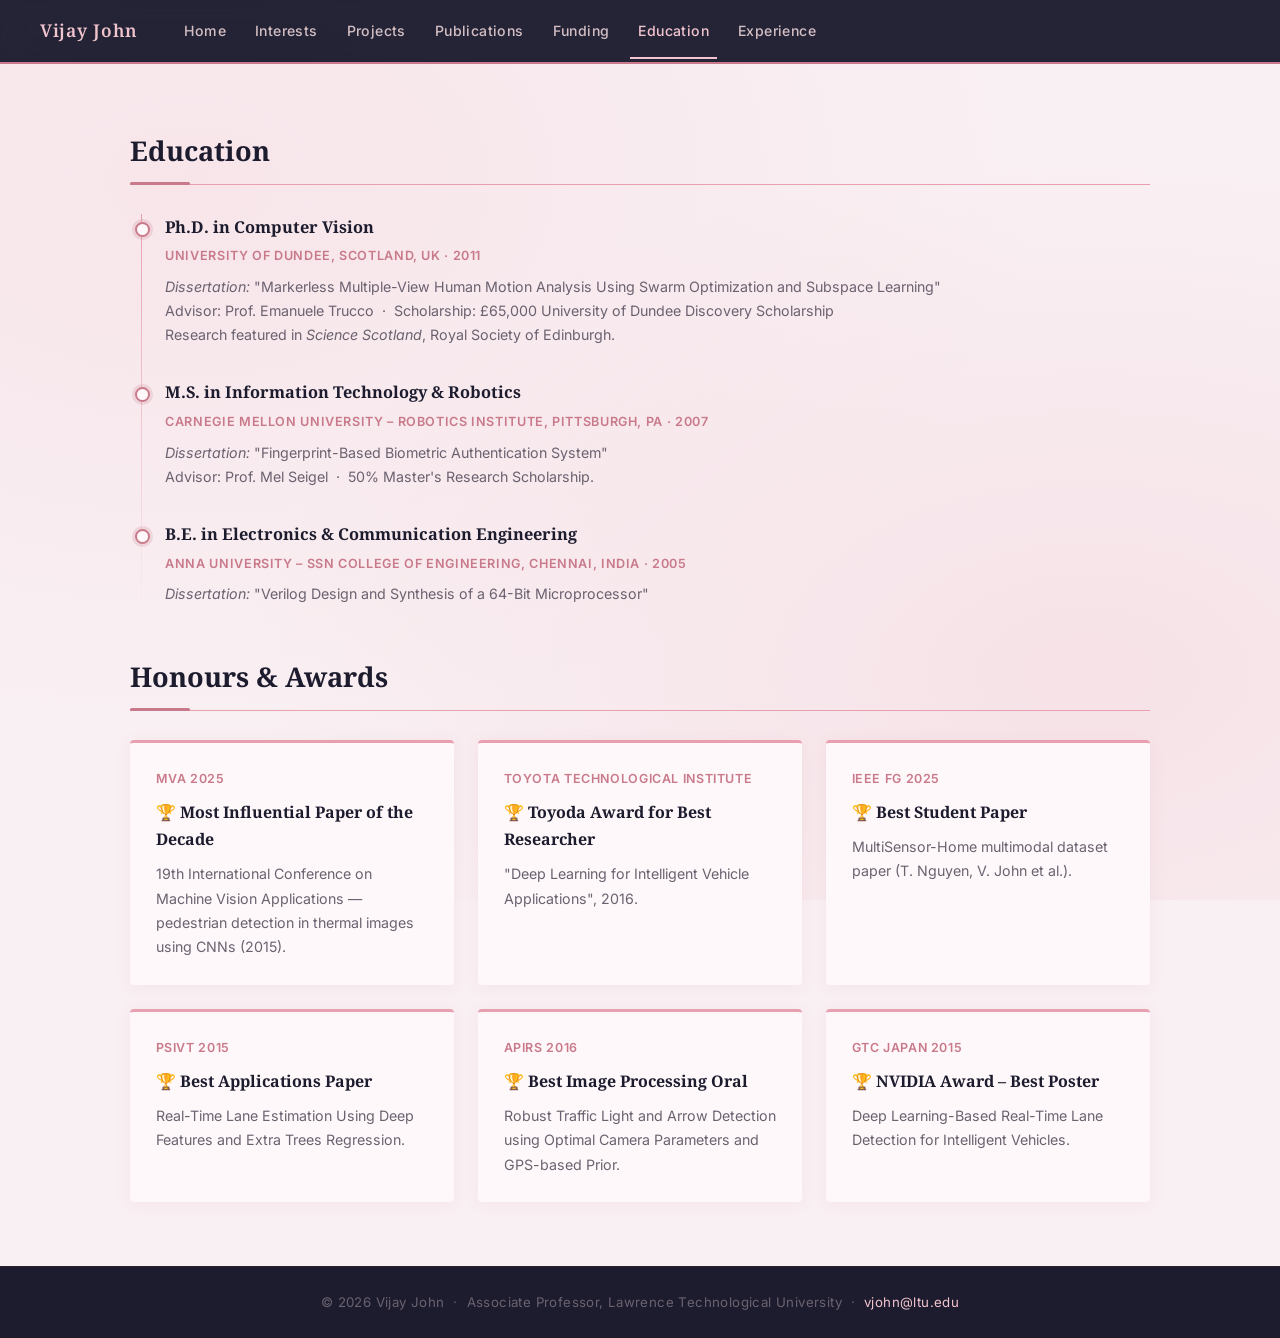
==== education.html @ f73c9e09 "Add files via upload" ====
<!DOCTYPE html>
<html lang="en">
<head>
  <meta charset="UTF-8"/><meta name="viewport" content="width=device-width,initial-scale=1.0"/>
  <title>Education – Vijay John</title>
  <link rel="stylesheet" href="style.css"/>
</head>
<body>
  <nav>
    <span class="brand">Vijay John</span>
      <a href="index.html" class="">Home</a>
      <a href="interests.html" class="">Interests</a>
      <a href="projects.html" class="">Projects</a>
      <a href="publications.html" class="">Publications</a>
      <a href="funding.html" class="">Funding</a>
      <a href="education.html" class="active">Education</a>
      <a href="experience.html" class="">Experience</a>
  </nav>

  <div class="section">
    <h2>Education</h2>
    <div class="timeline">
      <div class="tl-item">
        <h3>Ph.D. in Computer Vision</h3>
        <div class="tl-meta">University of Dundee, Scotland, UK · 2011</div>
        <p><em>Dissertation:</em> "Markerless Multiple-View Human Motion Analysis Using Swarm Optimization and Subspace Learning"<br/>
        Advisor: Prof. Emanuele Trucco &nbsp;·&nbsp; Scholarship: £65,000 University of Dundee Discovery Scholarship<br/>
        Research featured in <em>Science Scotland</em>, Royal Society of Edinburgh.</p>
      </div>
      <div class="tl-item">
        <h3>M.S. in Information Technology &amp; Robotics</h3>
        <div class="tl-meta">Carnegie Mellon University – Robotics Institute, Pittsburgh, PA · 2007</div>
        <p><em>Dissertation:</em> "Fingerprint-Based Biometric Authentication System"<br/>
        Advisor: Prof. Mel Seigel &nbsp;·&nbsp; 50% Master's Research Scholarship.</p>
      </div>
      <div class="tl-item">
        <h3>B.E. in Electronics &amp; Communication Engineering</h3>
        <div class="tl-meta">Anna University – SSN College of Engineering, Chennai, India · 2005</div>
        <p><em>Dissertation:</em> "Verilog Design and Synthesis of a 64-Bit Microprocessor"</p>
      </div>
    </div>

    <h2 style="margin-top:3rem">Honours &amp; Awards</h2>
    <div class="card-grid">
      <div class="card"><div class="meta">MVA 2025</div><h3>🏆 Most Influential Paper of the Decade</h3><p>19th International Conference on Machine Vision Applications — pedestrian detection in thermal images using CNNs (2015).</p></div>
      <div class="card"><div class="meta">Toyota Technological Institute</div><h3>🏆 Toyoda Award for Best Researcher</h3><p>"Deep Learning for Intelligent Vehicle Applications", 2016.</p></div>
      <div class="card"><div class="meta">IEEE FG 2025</div><h3>🏆 Best Student Paper</h3><p>MultiSensor-Home multimodal dataset paper (T. Nguyen, V. John et al.).</p></div>
      <div class="card"><div class="meta">PSIVT 2015</div><h3>🏆 Best Applications Paper</h3><p>Real-Time Lane Estimation Using Deep Features and Extra Trees Regression.</p></div>
      <div class="card"><div class="meta">APIRS 2016</div><h3>🏆 Best Image Processing Oral</h3><p>Robust Traffic Light and Arrow Detection using Optimal Camera Parameters and GPS-based Prior.</p></div>
      <div class="card"><div class="meta">GTC Japan 2015</div><h3>🏆 NVIDIA Award – Best Poster</h3><p>Deep Learning-Based Real-Time Lane Detection for Intelligent Vehicles.</p></div>
    </div>
  </div>
  <footer>
    &copy; 2026 Vijay John &nbsp;&middot;&nbsp; Associate Professor, Lawrence Technological University
    &nbsp;&middot;&nbsp; <a href="mailto:vjohn@ltu.edu">vjohn@ltu.edu</a>
  </footer>
</body>
</html>
---- style.css ----
/* style.css — Sakura-inspired elegant theme */
@import url('https://fonts.googleapis.com/css2?family=Noto+Serif:ital,wght@0,400;0,600;1,400&family=Inter:wght@300;400;500;600&display=swap');

:root {
  --ink:        #1c1c2e;
  --sakura-1:   #f2c4ce;   /* soft petal pink */
  --sakura-2:   #e8a0b0;   /* deeper petal    */
  --sakura-3:   #c97a8a;   /* dark petal      */
  --mist:       #f9f0f3;   /* misty background */
  --parchment:  #fff8fa;   /* card background  */
  --stone:      #6b6270;   /* muted text       */
  --gold:       #b5804a;   /* accent gold      */
  --white:      #ffffff;
}

* { margin: 0; padding: 0; box-sizing: border-box; }

body {
  font-family: 'Inter', sans-serif;
  background: var(--mist);
  color: var(--ink);
  line-height: 1.7;
}

/* ── subtle washi-paper texture via gradient ── */
body::before {
  content: '';
  position: fixed; inset: 0; z-index: -1;
  background:
    radial-gradient(ellipse at 15% 20%, rgba(242,196,206,.25) 0%, transparent 55%),
    radial-gradient(ellipse at 85% 75%, rgba(232,160,176,.18) 0%, transparent 55%),
    var(--mist);
}

/* ══ NAV ══════════════════════════════════════════════════════════ */
nav {
  background: rgba(28, 28, 46, 0.96);
  backdrop-filter: blur(10px);
  position: sticky; top: 0; z-index: 100;
  display: flex; align-items: center; flex-wrap: wrap;
  padding: 0 2.5rem;
  border-bottom: 2px solid var(--sakura-3);
}
nav .brand {
  color: var(--sakura-1);
  font-family: 'Noto Serif', serif;
  font-size: 1.1rem; font-weight: 600;
  padding: 1rem 2rem 1rem 0;
  letter-spacing: .04em;
}
nav a {
  color: #d4bfc4;
  text-decoration: none;
  padding: 1rem .9rem;
  font-size: .88rem;
  font-weight: 500;
  letter-spacing: .03em;
  transition: color .25s;
  position: relative;
}
nav a::after {
  content: '';
  position: absolute; bottom: 0; left: 50%; right: 50%;
  height: 2px; background: var(--sakura-1);
  transition: left .25s, right .25s;
}
nav a:hover::after, nav a.active::after { left: .4rem; right: .4rem; }
nav a:hover, nav a.active { color: var(--sakura-1); }

/* ══ HERO ════════════════════════════════════════════════════════= */
.hero {
  background: linear-gradient(135deg, var(--ink) 45%, #3a1f2b 100%);
  color: var(--white);
  padding: 5rem 3rem 4rem;
  display: flex; align-items: center; gap: 3.5rem; flex-wrap: wrap;
  position: relative; overflow: hidden;
}
/* subtle horizontal brush stroke decoration */
.hero::after {
  content: '';
  position: absolute; bottom: 0; left: 0; right: 0;
  height: 4px;
  background: linear-gradient(90deg, transparent, var(--sakura-2), var(--sakura-3), var(--sakura-2), transparent);
}
.hero img {
  width: 180px; height: 180px; border-radius: 50%;
  border: 3px solid var(--sakura-2);
  box-shadow: 0 0 0 6px rgba(242,196,206,.2), 0 8px 32px rgba(0,0,0,.4);
  object-fit: cover; flex-shrink: 0;
}
.hero-text h1 {
  font-family: 'Noto Serif', serif;
  font-size: 2.6rem; font-weight: 600;
  letter-spacing: .02em; margin-bottom: .3rem;
}
.hero-text .title {
  font-size: 1rem; color: var(--sakura-1);
  font-weight: 400; letter-spacing: .05em;
  margin-bottom: .9rem;
}
.hero-text p {
  font-size: .95rem; max-width: 600px;
  color: #c9b8be; line-height: 1.75;
}
.hero-links { margin-top: 1.3rem; display: flex; gap: .8rem; flex-wrap: wrap; }

.btn {
  display: inline-block; padding: .55rem 1.4rem;
  border-radius: 3px; font-size: .86rem;
  font-weight: 600; letter-spacing: .04em;
  text-decoration: none; transition: all .2s;
}
.btn-primary { background: var(--sakura-3); color: #fff; }
.btn-outline  { border: 1.5px solid var(--sakura-1); color: var(--sakura-1); }
.btn:hover { opacity: .85; transform: translateY(-2px); box-shadow: 0 4px 14px rgba(0,0,0,.2); }

/* ══ SECTION ═══════════════════════════════════════════════════════ */
.section { padding: 4rem 2.5rem; max-width: 1100px; margin: 0 auto; }

.section h2 {
  font-family: 'Noto Serif', serif;
  font-size: 1.7rem; color: var(--ink);
  margin-bottom: 1.8rem;
  padding-bottom: .6rem;
  border-bottom: 1px solid var(--sakura-2);
  position: relative;
}
.section h2::after {
  content: '';
  position: absolute; bottom: -1px; left: 0;
  width: 60px; height: 3px;
  background: var(--sakura-3);
  border-radius: 2px;
}

/* ══ CARDS ══════════════════════════════════════════════════════════ */
.card-grid { display: grid; grid-template-columns: repeat(auto-fill, minmax(290px,1fr)); gap: 1.5rem; }

.card {
  background: var(--parchment);
  border-radius: 4px;
  padding: 1.6rem;
  box-shadow: 0 2px 16px rgba(180,100,120,.08);
  border-top: 3px solid var(--sakura-2);
  transition: transform .25s, box-shadow .25s;
}
.card:hover {
  transform: translateY(-5px);
  box-shadow: 0 8px 28px rgba(180,100,120,.15);
  border-top-color: var(--sakura-3);
}
.card h3 {
  font-family: 'Noto Serif', serif;
  color: var(--ink); font-size: 1rem;
  margin-bottom: .55rem;
}
.card .meta {
  font-size: .78rem; color: var(--sakura-3);
  font-weight: 600; letter-spacing: .05em;
  text-transform: uppercase; margin-bottom: .6rem;
}
.card p, .card ul { font-size: .89rem; color: var(--stone); line-height: 1.7; }
.card ul { padding-left: 1.2rem; }
.card ul li { margin-bottom: .35rem; }

.tag {
  display: inline-block;
  background: rgba(201,122,138,.1);
  color: var(--sakura-3);
  font-size: .73rem; font-weight: 600;
  padding: .2rem .7rem; border-radius: 2px;
  margin: .25rem .2rem 0 0; letter-spacing: .03em;
}

/* ══ TIMELINE ═══════════════════════════════════════════════════════ */
.timeline { position: relative; padding-left: 2.2rem; }
.timeline::before {
  content: ''; position: absolute; left: .7rem; top: 0; bottom: 0;
  width: 1px; background: linear-gradient(to bottom, var(--sakura-2), transparent);
}
.tl-item { position: relative; margin-bottom: 2rem; }
.tl-item::before {
  content: ''; position: absolute; left: -1.9rem; top: .5rem;
  width: 11px; height: 11px; border-radius: 50%;
  background: var(--parchment);
  border: 2px solid var(--sakura-3);
  box-shadow: 0 0 0 3px rgba(201,122,138,.2);
}
.tl-item h3 {
  font-family: 'Noto Serif', serif;
  font-size: 1.02rem; color: var(--ink);
}
.tl-item .tl-meta {
  font-size: .79rem; color: var(--sakura-3);
  font-weight: 600; letter-spacing: .05em;
  text-transform: uppercase; margin: .25rem 0 .5rem;
}
.tl-item p { font-size: .89rem; color: var(--stone); line-height: 1.7; }

/* ══ PUBLICATION LIST ═══════════════════════════════════════════════ */
.pub-list { list-style: none; }
.pub-list li {
  background: var(--parchment);
  border-radius: 3px;
  padding: 1.1rem 1.4rem 1.1rem 1.6rem;
  margin-bottom: 1rem;
  box-shadow: 0 1px 8px rgba(180,100,120,.07);
  border-left: 3px solid var(--sakura-2);
  font-size: .89rem; line-height: 1.7;
  transition: border-color .2s;
}
.pub-list li:hover { border-left-color: var(--sakura-3); }
.pub-list li .venue { font-style: italic; color: #888; }
.pub-list li .award { color: var(--gold); font-weight: 700; font-size: .8rem; }

/* ══ INTERESTS ══════════════════════════════════════════════════════ */
.interest-grid { display: grid; grid-template-columns: repeat(auto-fill, minmax(230px,1fr)); gap: 1.4rem; }
.interest-card {
  background: var(--parchment); border-radius: 4px;
  padding: 1.6rem 1.4rem;
  box-shadow: 0 2px 12px rgba(180,100,120,.08);
  text-align: center;
  border-bottom: 2px solid var(--sakura-1);
  transition: border-color .2s, transform .2s;
}
.interest-card:hover { border-bottom-color: var(--sakura-3); transform: translateY(-3px); }
.interest-card .icon { font-size: 2rem; margin-bottom: .7rem; }
.interest-card h3 { font-family: 'Noto Serif', serif; color: var(--ink); font-size: .97rem; margin-bottom: .45rem; }
.interest-card p  { font-size: .85rem; color: var(--stone); line-height: 1.6; }

/* ══ COLLAB CTA ══════════════════════════════════════════════════════ */
.collab-box {
  background: linear-gradient(135deg, var(--ink) 0%, #3a1f2b 100%);
  color: var(--white); border-radius: 4px;
  padding: 3rem 2.5rem; text-align: center; margin-top: 2.5rem;
  position: relative; overflow: hidden;
}
.collab-box::before {
  content: '';
  position: absolute; top: 0; left: 0; right: 0;
  height: 3px;
  background: linear-gradient(90deg, transparent, var(--sakura-1), var(--sakura-3), var(--sakura-1), transparent);
}
.collab-box h2 {
  border: none; color: var(--white);
  font-size: 1.6rem; margin-bottom: .7rem;
}
.collab-box h2::after { display: none; }
.collab-box p { color: #d4bfc4; margin-bottom: 1.4rem; font-size: .97rem; }

/* ══ FOOTER ══════════════════════════════════════════════════════════ */
footer {
  background: var(--ink);
  color: var(--stone);
  text-align: center;
  padding: 1.5rem;
  font-size: .83rem;
  border-top: 1px solid #2e1f28;
  letter-spacing: .03em;
}
footer a { color: var(--sakura-1); text-decoration: none; }

/* ══ RESPONSIVE ══════════════════════════════════════════════════════ */
@media (max-width: 640px) {
  .hero { flex-direction: column; text-align: center; padding: 3rem 1.5rem; }
  .hero-links { justify-content: center; }
  .section { padding: 2.5rem 1.2rem; }
  nav { padding: 0 1rem; }
}
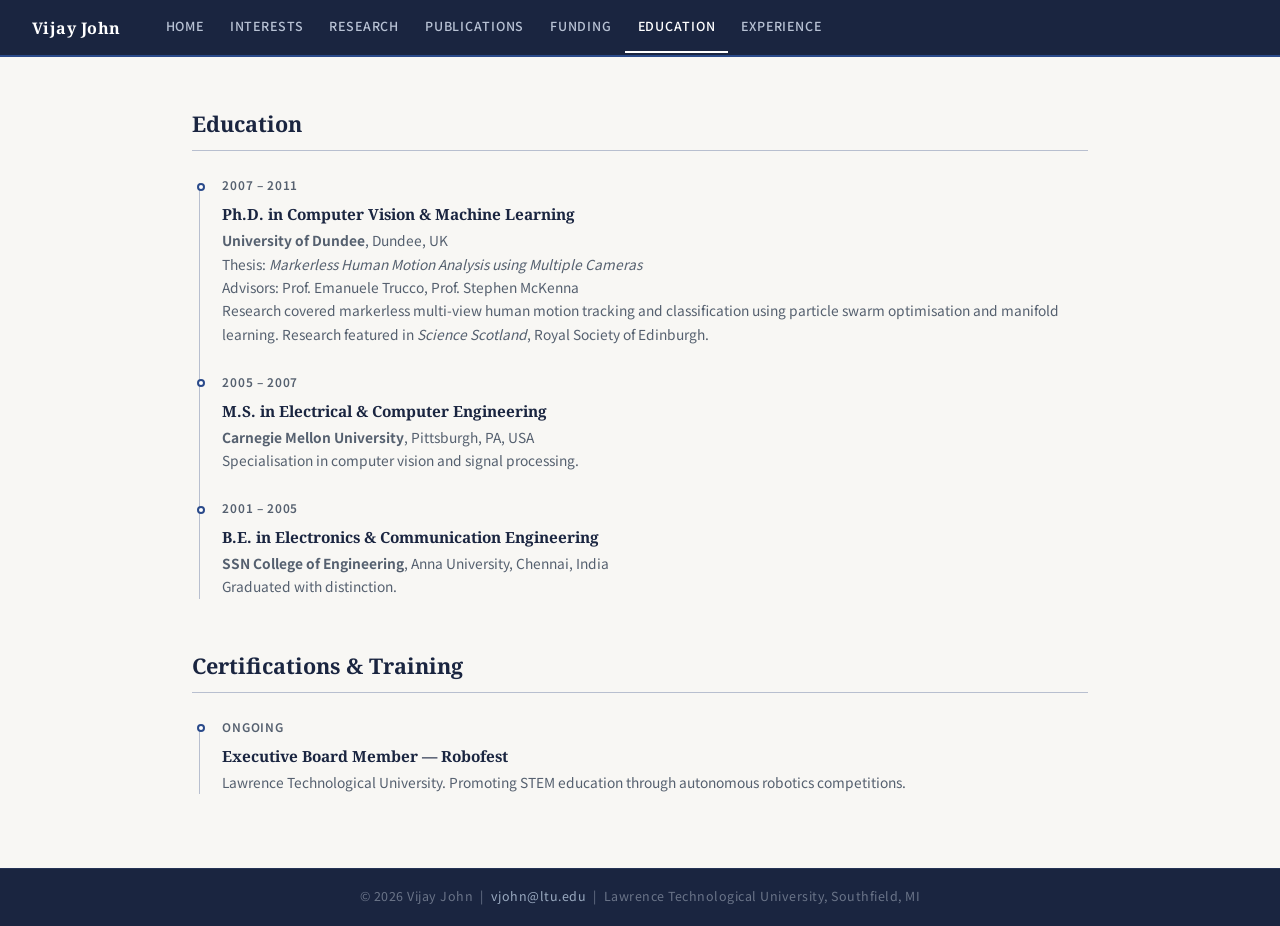
==== commit 78684f10: "Add files via upload" ====
--- a/education.html
+++ b/education.html
@@ -1,58 +1,77 @@
 <!DOCTYPE html>
 <html lang="en">
 <head>
-  <meta charset="UTF-8"/><meta name="viewport" content="width=device-width,initial-scale=1.0"/>
-  <title>Education – Vijay John</title>
-  <link rel="stylesheet" href="style.css"/>
+  <meta charset="UTF-8" />
+  <meta name="viewport" content="width=device-width, initial-scale=1.0" />
+  <title>Education — Vijay John</title>
+  <link rel="stylesheet" href="style.css" />
 </head>
 <body>
-  <nav>
-    <span class="brand">Vijay John</span>
-      <a href="index.html" class="">Home</a>
-      <a href="interests.html" class="">Interests</a>
-      <a href="projects.html" class="">Projects</a>
-      <a href="publications.html" class="">Publications</a>
-      <a href="funding.html" class="">Funding</a>
-      <a href="education.html" class="active">Education</a>
-      <a href="experience.html" class="">Experience</a>
-  </nav>
 
-  <div class="section">
-    <h2>Education</h2>
-    <div class="timeline">
-      <div class="tl-item">
-        <h3>Ph.D. in Computer Vision</h3>
-        <div class="tl-meta">University of Dundee, Scotland, UK · 2011</div>
-        <p><em>Dissertation:</em> "Markerless Multiple-View Human Motion Analysis Using Swarm Optimization and Subspace Learning"<br/>
-        Advisor: Prof. Emanuele Trucco &nbsp;·&nbsp; Scholarship: £65,000 University of Dundee Discovery Scholarship<br/>
-        Research featured in <em>Science Scotland</em>, Royal Society of Edinburgh.</p>
-      </div>
-      <div class="tl-item">
-        <h3>M.S. in Information Technology &amp; Robotics</h3>
-        <div class="tl-meta">Carnegie Mellon University – Robotics Institute, Pittsburgh, PA · 2007</div>
-        <p><em>Dissertation:</em> "Fingerprint-Based Biometric Authentication System"<br/>
-        Advisor: Prof. Mel Seigel &nbsp;·&nbsp; 50% Master's Research Scholarship.</p>
-      </div>
-      <div class="tl-item">
-        <h3>B.E. in Electronics &amp; Communication Engineering</h3>
-        <div class="tl-meta">Anna University – SSN College of Engineering, Chennai, India · 2005</div>
-        <p><em>Dissertation:</em> "Verilog Design and Synthesis of a 64-Bit Microprocessor"</p>
-      </div>
+<nav>
+  <span class="brand">Vijay John</span>
+  <a href="index.html">Home</a>
+  <a href="interests.html">Interests</a>
+  <a href="research.html">Research</a>
+  <a href="publications.html">Publications</a>
+  <a href="funding.html">Funding</a>
+  <a href="education.html" class="active">Education</a>
+  <a href="experience.html">Experience</a>
+</nav>
+
+<div class="section">
+  <h2>Education</h2>
+  <div class="timeline">
+
+    <div class="tl-item">
+      <div class="tl-meta">2007 – 2011</div>
+      <h3>Ph.D. in Computer Vision &amp; Machine Learning</h3>
+      <p>
+        <strong>University of Dundee</strong>, Dundee, UK<br />
+        Thesis: <em>Markerless Human Motion Analysis using Multiple Cameras</em><br />
+        Advisors: Prof. Emanuele Trucco, Prof. Stephen McKenna<br />
+        Research covered markerless multi-view human motion tracking and classification using particle swarm optimisation and manifold learning. Research featured in <em>Science Scotland</em>, Royal Society of Edinburgh.
+      </p>
     </div>
 
-    <h2 style="margin-top:3rem">Honours &amp; Awards</h2>
-    <div class="card-grid">
-      <div class="card"><div class="meta">MVA 2025</div><h3>🏆 Most Influential Paper of the Decade</h3><p>19th International Conference on Machine Vision Applications — pedestrian detection in thermal images using CNNs (2015).</p></div>
-      <div class="card"><div class="meta">Toyota Technological Institute</div><h3>🏆 Toyoda Award for Best Researcher</h3><p>"Deep Learning for Intelligent Vehicle Applications", 2016.</p></div>
-      <div class="card"><div class="meta">IEEE FG 2025</div><h3>🏆 Best Student Paper</h3><p>MultiSensor-Home multimodal dataset paper (T. Nguyen, V. John et al.).</p></div>
-      <div class="card"><div class="meta">PSIVT 2015</div><h3>🏆 Best Applications Paper</h3><p>Real-Time Lane Estimation Using Deep Features and Extra Trees Regression.</p></div>
-      <div class="card"><div class="meta">APIRS 2016</div><h3>🏆 Best Image Processing Oral</h3><p>Robust Traffic Light and Arrow Detection using Optimal Camera Parameters and GPS-based Prior.</p></div>
-      <div class="card"><div class="meta">GTC Japan 2015</div><h3>🏆 NVIDIA Award – Best Poster</h3><p>Deep Learning-Based Real-Time Lane Detection for Intelligent Vehicles.</p></div>
+    <div class="tl-item">
+      <div class="tl-meta">2005 – 2007</div>
+      <h3>M.S. in Electrical &amp; Computer Engineering</h3>
+      <p>
+        <strong>Carnegie Mellon University</strong>, Pittsburgh, PA, USA<br />
+        Specialisation in computer vision and signal processing.
+      </p>
     </div>
+
+    <div class="tl-item">
+      <div class="tl-meta">2001 – 2005</div>
+      <h3>B.E. in Electronics &amp; Communication Engineering</h3>
+      <p>
+        <strong>SSN College of Engineering</strong>, Anna University, Chennai, India<br />
+        Graduated with distinction.
+      </p>
+    </div>
+
   </div>
-  <footer>
-    &copy; 2026 Vijay John &nbsp;&middot;&nbsp; Associate Professor, Lawrence Technological University
-    &nbsp;&middot;&nbsp; <a href="mailto:vjohn@ltu.edu">vjohn@ltu.edu</a>
-  </footer>
+
+  <h2 style="margin-top:3rem;">Certifications &amp; Training</h2>
+  <div class="timeline">
+
+    <div class="tl-item">
+      <div class="tl-meta">Ongoing</div>
+      <h3>Executive Board Member — Robofest</h3>
+      <p>Lawrence Technological University. Promoting STEM education through autonomous robotics competitions.</p>
+    </div>
+
+
+  </div>
+</div>
+
+<footer>
+  &copy; 2026 Vijay John &nbsp;|&nbsp;
+  <a href="mailto:vjohn@ltu.edu">vjohn@ltu.edu</a> &nbsp;|&nbsp;
+  Lawrence Technological University, Southfield, MI
+</footer>
+
 </body>
-</html>+</html>
--- a/style.css
+++ b/style.css
@@ -1,269 +1,290 @@
-/* style.css — Sakura-inspired elegant theme */
-@import url('https://fonts.googleapis.com/css2?family=Noto+Serif:ital,wght@0,400;0,600;1,400&family=Inter:wght@300;400;500;600&display=swap');
+/* ============================================================
+   style.css — Minimalist Academic Theme
+   Vijay John — Lawrence Technological University
+   ============================================================ */
+
+@import url('https://fonts.googleapis.com/css2?family=Noto+Sans+JP:wght@300;400;500;700&family=Noto+Serif:ital,wght@0,400;0,700;1,400&display=swap');
+
+*, *::before, *::after { margin: 0; padding: 0; box-sizing: border-box; }
 
 :root {
-  --ink:        #1c1c2e;
-  --sakura-1:   #f2c4ce;   /* soft petal pink */
-  --sakura-2:   #e8a0b0;   /* deeper petal    */
-  --sakura-3:   #c97a8a;   /* dark petal      */
-  --mist:       #f9f0f3;   /* misty background */
-  --parchment:  #fff8fa;   /* card background  */
-  --stone:      #6b6270;   /* muted text       */
-  --gold:       #b5804a;   /* accent gold      */
-  --white:      #ffffff;
-}
-
-* { margin: 0; padding: 0; box-sizing: border-box; }
+  --navy:      #1a2540;
+  --navy-mid:  #253356;
+  --accent:    #2a4a8a;
+  --rule:      #b8bfcf;
+  --bg:        #f8f7f4;
+  --surface:   #ffffff;
+  --text:      #1e1e1e;
+  --muted:     #55606f;
+  --gold:      #8a6b28;
+  --font-body: 'Noto Sans JP', 'Helvetica Neue', Arial, sans-serif;
+  --font-head: 'Noto Serif', Georgia, 'Times New Roman', serif;
+  --max-w:     960px;
+}
+
+html { font-size: 16px; scroll-behavior: smooth; }
 
 body {
-  font-family: 'Inter', sans-serif;
-  background: var(--mist);
-  color: var(--ink);
-  line-height: 1.7;
-}
-
-/* ── subtle washi-paper texture via gradient ── */
-body::before {
-  content: '';
-  position: fixed; inset: 0; z-index: -1;
-  background:
-    radial-gradient(ellipse at 15% 20%, rgba(242,196,206,.25) 0%, transparent 55%),
-    radial-gradient(ellipse at 85% 75%, rgba(232,160,176,.18) 0%, transparent 55%),
-    var(--mist);
-}
-
-/* ══ NAV ══════════════════════════════════════════════════════════ */
+  font-family: var(--font-body);
+  background: var(--bg);
+  color: var(--text);
+  line-height: 1.75;
+  font-weight: 400;
+}
+
 nav {
-  background: rgba(28, 28, 46, 0.96);
-  backdrop-filter: blur(10px);
+  background: var(--navy);
   position: sticky; top: 0; z-index: 100;
   display: flex; align-items: center; flex-wrap: wrap;
-  padding: 0 2.5rem;
-  border-bottom: 2px solid var(--sakura-3);
-}
+  padding: 0 2rem;
+  border-bottom: 2px solid var(--accent);
+}
+
 nav .brand {
-  color: var(--sakura-1);
-  font-family: 'Noto Serif', serif;
-  font-size: 1.1rem; font-weight: 600;
-  padding: 1rem 2rem 1rem 0;
-  letter-spacing: .04em;
-}
+  font-family: var(--font-head);
+  font-size: 1rem; font-weight: 700;
+  color: #ffffff;
+  padding: 0.85rem 2rem 0.85rem 0;
+  letter-spacing: 0.03em;
+  text-decoration: none;
+}
+
 nav a {
-  color: #d4bfc4;
+  color: #b8c2d4;
   text-decoration: none;
-  padding: 1rem .9rem;
-  font-size: .88rem;
+  padding: 0.85rem 0.8rem;
+  font-size: 0.78rem;
   font-weight: 500;
-  letter-spacing: .03em;
-  transition: color .25s;
-  position: relative;
-}
-nav a::after {
-  content: '';
-  position: absolute; bottom: 0; left: 50%; right: 50%;
-  height: 2px; background: var(--sakura-1);
-  transition: left .25s, right .25s;
-}
-nav a:hover::after, nav a.active::after { left: .4rem; right: .4rem; }
-nav a:hover, nav a.active { color: var(--sakura-1); }
-
-/* ══ HERO ════════════════════════════════════════════════════════= */
+  letter-spacing: 0.07em;
+  text-transform: uppercase;
+  transition: color 0.2s;
+  border-bottom: 2px solid transparent;
+}
+
+nav a:hover,
+nav a.active { color: #ffffff; border-bottom-color: #ffffff; }
+
 .hero {
-  background: linear-gradient(135deg, var(--ink) 45%, #3a1f2b 100%);
-  color: var(--white);
-  padding: 5rem 3rem 4rem;
-  display: flex; align-items: center; gap: 3.5rem; flex-wrap: wrap;
-  position: relative; overflow: hidden;
-}
-/* subtle horizontal brush stroke decoration */
-.hero::after {
-  content: '';
-  position: absolute; bottom: 0; left: 0; right: 0;
-  height: 4px;
-  background: linear-gradient(90deg, transparent, var(--sakura-2), var(--sakura-3), var(--sakura-2), transparent);
-}
+  background: var(--navy);
+  color: #ffffff;
+  padding: 4rem 2rem 3rem;
+  display: flex; align-items: flex-start; gap: 2.8rem; flex-wrap: wrap;
+  border-bottom: 1px solid var(--navy-mid);
+}
+
 .hero img {
-  width: 180px; height: 180px; border-radius: 50%;
-  border: 3px solid var(--sakura-2);
-  box-shadow: 0 0 0 6px rgba(242,196,206,.2), 0 8px 32px rgba(0,0,0,.4);
+  width: 150px; height: 150px;
+  border-radius: 50%;
+  border: 2px solid var(--rule);
   object-fit: cover; flex-shrink: 0;
 }
+
 .hero-text h1 {
-  font-family: 'Noto Serif', serif;
-  font-size: 2.6rem; font-weight: 600;
-  letter-spacing: .02em; margin-bottom: .3rem;
-}
+  font-family: var(--font-head);
+  font-size: 2rem; font-weight: 700;
+  letter-spacing: 0.01em;
+  margin-bottom: 0.2rem;
+}
+
 .hero-text .title {
-  font-size: 1rem; color: var(--sakura-1);
-  font-weight: 400; letter-spacing: .05em;
-  margin-bottom: .9rem;
-}
+  font-size: 0.83rem; color: #9aaac0;
+  font-weight: 400; letter-spacing: 0.09em;
+  text-transform: uppercase;
+  margin-bottom: 0.75rem;
+}
+
 .hero-text p {
-  font-size: .95rem; max-width: 600px;
-  color: #c9b8be; line-height: 1.75;
-}
-.hero-links { margin-top: 1.3rem; display: flex; gap: .8rem; flex-wrap: wrap; }
+  font-size: 0.9rem; max-width: 560px;
+  color: #bcc6d8; line-height: 1.8;
+}
+
+.hero-links { margin-top: 1.1rem; display: flex; gap: 0.65rem; flex-wrap: wrap; }
 
 .btn {
-  display: inline-block; padding: .55rem 1.4rem;
-  border-radius: 3px; font-size: .86rem;
-  font-weight: 600; letter-spacing: .04em;
-  text-decoration: none; transition: all .2s;
-}
-.btn-primary { background: var(--sakura-3); color: #fff; }
-.btn-outline  { border: 1.5px solid var(--sakura-1); color: var(--sakura-1); }
-.btn:hover { opacity: .85; transform: translateY(-2px); box-shadow: 0 4px 14px rgba(0,0,0,.2); }
-
-/* ══ SECTION ═══════════════════════════════════════════════════════ */
-.section { padding: 4rem 2.5rem; max-width: 1100px; margin: 0 auto; }
+  display: inline-block;
+  padding: 0.42rem 1.1rem;
+  font-size: 0.77rem; font-weight: 600;
+  letter-spacing: 0.07em; text-transform: uppercase;
+  text-decoration: none;
+  transition: opacity 0.2s;
+}
+
+.btn-primary  { background: var(--accent); color: #fff; }
+.btn-outline  { border: 1.5px solid #9aaac0; color: #9aaac0; }
+.btn:hover    { opacity: 0.78; }
+
+.section {
+  padding: 3rem 2rem;
+  max-width: var(--max-w);
+  margin: 0 auto;
+}
 
 .section h2 {
-  font-family: 'Noto Serif', serif;
-  font-size: 1.7rem; color: var(--ink);
-  margin-bottom: 1.8rem;
-  padding-bottom: .6rem;
-  border-bottom: 1px solid var(--sakura-2);
-  position: relative;
-}
-.section h2::after {
-  content: '';
-  position: absolute; bottom: -1px; left: 0;
-  width: 60px; height: 3px;
-  background: var(--sakura-3);
-  border-radius: 2px;
-}
-
-/* ══ CARDS ══════════════════════════════════════════════════════════ */
-.card-grid { display: grid; grid-template-columns: repeat(auto-fill, minmax(290px,1fr)); gap: 1.5rem; }
+  font-family: var(--font-head);
+  font-size: 1.35rem; font-weight: 700;
+  color: var(--navy);
+  margin-bottom: 1.5rem;
+  padding-bottom: 0.45rem;
+  border-bottom: 1px solid var(--rule);
+}
+
+.section h3 {
+  font-family: var(--font-head);
+  font-size: 1rem; font-weight: 700;
+  color: var(--navy);
+  margin: 1.3rem 0 0.35rem;
+}
+
+.card-grid {
+  display: grid;
+  grid-template-columns: repeat(auto-fill, minmax(270px, 1fr));
+  gap: 1.1rem;
+}
 
 .card {
-  background: var(--parchment);
-  border-radius: 4px;
-  padding: 1.6rem;
-  box-shadow: 0 2px 16px rgba(180,100,120,.08);
-  border-top: 3px solid var(--sakura-2);
-  transition: transform .25s, box-shadow .25s;
-}
-.card:hover {
-  transform: translateY(-5px);
-  box-shadow: 0 8px 28px rgba(180,100,120,.15);
-  border-top-color: var(--sakura-3);
-}
+  background: var(--surface);
+  border: 1px solid #dde2ec;
+  border-left: 3px solid var(--accent);
+  padding: 1.3rem 1.2rem;
+  transition: box-shadow 0.2s;
+}
+
+.card:hover { box-shadow: 0 3px 14px rgba(26,37,64,0.09); }
+
 .card h3 {
-  font-family: 'Noto Serif', serif;
-  color: var(--ink); font-size: 1rem;
-  margin-bottom: .55rem;
-}
+  font-family: var(--font-head);
+  color: var(--navy); font-size: 0.95rem;
+  margin-bottom: 0.35rem;
+}
+
 .card .meta {
-  font-size: .78rem; color: var(--sakura-3);
-  font-weight: 600; letter-spacing: .05em;
-  text-transform: uppercase; margin-bottom: .6rem;
-}
-.card p, .card ul { font-size: .89rem; color: var(--stone); line-height: 1.7; }
-.card ul { padding-left: 1.2rem; }
-.card ul li { margin-bottom: .35rem; }
+  font-size: 0.72rem; color: var(--accent);
+  font-weight: 600; letter-spacing: 0.07em;
+  text-transform: uppercase; margin-bottom: 0.45rem;
+}
+
+.card p, .card ul { font-size: 0.86rem; color: var(--muted); line-height: 1.7; }
+.card ul { padding-left: 1.1rem; }
+.card ul li { margin-bottom: 0.28rem; }
 
 .tag {
   display: inline-block;
-  background: rgba(201,122,138,.1);
-  color: var(--sakura-3);
-  font-size: .73rem; font-weight: 600;
-  padding: .2rem .7rem; border-radius: 2px;
-  margin: .25rem .2rem 0 0; letter-spacing: .03em;
-}
-
-/* ══ TIMELINE ═══════════════════════════════════════════════════════ */
-.timeline { position: relative; padding-left: 2.2rem; }
+  background: #edf0f7;
+  color: var(--accent);
+  font-size: 0.68rem; font-weight: 600;
+  padding: 0.15rem 0.55rem;
+  margin: 0.18rem 0.12rem 0 0;
+  letter-spacing: 0.04em;
+  text-transform: uppercase;
+}
+
+.timeline { position: relative; padding-left: 1.9rem; }
+
 .timeline::before {
-  content: ''; position: absolute; left: .7rem; top: 0; bottom: 0;
-  width: 1px; background: linear-gradient(to bottom, var(--sakura-2), transparent);
-}
-.tl-item { position: relative; margin-bottom: 2rem; }
+  content: '';
+  position: absolute; left: 0.45rem; top: 0.5rem; bottom: 0;
+  width: 1px; background: var(--rule);
+}
+
+.tl-item { position: relative; margin-bottom: 1.6rem; }
+
 .tl-item::before {
-  content: ''; position: absolute; left: -1.9rem; top: .5rem;
-  width: 11px; height: 11px; border-radius: 50%;
-  background: var(--parchment);
-  border: 2px solid var(--sakura-3);
-  box-shadow: 0 0 0 3px rgba(201,122,138,.2);
-}
+  content: '';
+  position: absolute; left: -1.57rem; top: 0.48rem;
+  width: 8px; height: 8px; border-radius: 50%;
+  background: var(--surface);
+  border: 2px solid var(--accent);
+}
+
 .tl-item h3 {
-  font-family: 'Noto Serif', serif;
-  font-size: 1.02rem; color: var(--ink);
-}
+  font-family: var(--font-head);
+  font-size: 0.96rem; color: var(--navy); margin: 0;
+}
+
 .tl-item .tl-meta {
-  font-size: .79rem; color: var(--sakura-3);
-  font-weight: 600; letter-spacing: .05em;
-  text-transform: uppercase; margin: .25rem 0 .5rem;
-}
-.tl-item p { font-size: .89rem; color: var(--stone); line-height: 1.7; }
-
-/* ══ PUBLICATION LIST ═══════════════════════════════════════════════ */
+  font-size: 0.74rem; color: var(--muted);
+  font-weight: 600; letter-spacing: 0.06em;
+  text-transform: uppercase; margin: 0.18rem 0 0.4rem;
+}
+
+.tl-item p { font-size: 0.86rem; color: var(--muted); line-height: 1.7; }
+
 .pub-list { list-style: none; }
+
 .pub-list li {
-  background: var(--parchment);
-  border-radius: 3px;
-  padding: 1.1rem 1.4rem 1.1rem 1.6rem;
-  margin-bottom: 1rem;
-  box-shadow: 0 1px 8px rgba(180,100,120,.07);
-  border-left: 3px solid var(--sakura-2);
-  font-size: .89rem; line-height: 1.7;
-  transition: border-color .2s;
-}
-.pub-list li:hover { border-left-color: var(--sakura-3); }
-.pub-list li .venue { font-style: italic; color: #888; }
-.pub-list li .award { color: var(--gold); font-weight: 700; font-size: .8rem; }
-
-/* ══ INTERESTS ══════════════════════════════════════════════════════ */
-.interest-grid { display: grid; grid-template-columns: repeat(auto-fill, minmax(230px,1fr)); gap: 1.4rem; }
+  background: var(--surface);
+  border: 1px solid #dde2ec;
+  border-left: 3px solid var(--rule);
+  padding: 0.85rem 1.15rem;
+  margin-bottom: 0.65rem;
+  font-size: 0.86rem; line-height: 1.75;
+  transition: border-left-color 0.2s;
+}
+
+.pub-list li:hover { border-left-color: var(--accent); }
+.pub-list li .venue { font-style: italic; color: var(--muted); }
+.pub-list li .award {
+  color: var(--gold); font-weight: 700;
+  font-size: 0.76rem; letter-spacing: 0.03em;
+}
+
+.interest-grid {
+  display: grid;
+  grid-template-columns: repeat(auto-fill, minmax(200px, 1fr));
+  gap: 1rem;
+}
+
 .interest-card {
-  background: var(--parchment); border-radius: 4px;
-  padding: 1.6rem 1.4rem;
-  box-shadow: 0 2px 12px rgba(180,100,120,.08);
+  background: var(--surface);
+  border: 1px solid #dde2ec;
+  padding: 1.2rem 1rem;
+  transition: border-color 0.2s;
+}
+
+.interest-card:hover { border-color: var(--accent); }
+.interest-card .icon { font-size: 1.5rem; margin-bottom: 0.5rem; display: block; }
+
+.interest-card h3 {
+  font-family: var(--font-head);
+  color: var(--navy); font-size: 0.9rem; margin-bottom: 0.3rem;
+}
+
+.interest-card p { font-size: 0.82rem; color: var(--muted); line-height: 1.65; }
+
+.collab-box {
+  background: var(--navy);
+  color: #ffffff;
+  padding: 2.5rem 2rem;
   text-align: center;
-  border-bottom: 2px solid var(--sakura-1);
-  transition: border-color .2s, transform .2s;
-}
-.interest-card:hover { border-bottom-color: var(--sakura-3); transform: translateY(-3px); }
-.interest-card .icon { font-size: 2rem; margin-bottom: .7rem; }
-.interest-card h3 { font-family: 'Noto Serif', serif; color: var(--ink); font-size: .97rem; margin-bottom: .45rem; }
-.interest-card p  { font-size: .85rem; color: var(--stone); line-height: 1.6; }
-
-/* ══ COLLAB CTA ══════════════════════════════════════════════════════ */
-.collab-box {
-  background: linear-gradient(135deg, var(--ink) 0%, #3a1f2b 100%);
-  color: var(--white); border-radius: 4px;
-  padding: 3rem 2.5rem; text-align: center; margin-top: 2.5rem;
-  position: relative; overflow: hidden;
-}
-.collab-box::before {
-  content: '';
-  position: absolute; top: 0; left: 0; right: 0;
-  height: 3px;
-  background: linear-gradient(90deg, transparent, var(--sakura-1), var(--sakura-3), var(--sakura-1), transparent);
-}
+  margin-top: 2rem;
+  border-top: 2px solid var(--accent);
+}
+
 .collab-box h2 {
-  border: none; color: var(--white);
-  font-size: 1.6rem; margin-bottom: .7rem;
-}
+  font-family: var(--font-head);
+  border: none; color: #ffffff;
+  font-size: 1.3rem; margin-bottom: 0.55rem;
+}
+
 .collab-box h2::after { display: none; }
-.collab-box p { color: #d4bfc4; margin-bottom: 1.4rem; font-size: .97rem; }
-
-/* ══ FOOTER ══════════════════════════════════════════════════════════ */
+.collab-box p { color: #9aaac0; margin-bottom: 1.1rem; font-size: 0.9rem; }
+
 footer {
-  background: var(--ink);
-  color: var(--stone);
+  background: var(--navy);
+  color: #6a7488;
   text-align: center;
-  padding: 1.5rem;
-  font-size: .83rem;
-  border-top: 1px solid #2e1f28;
-  letter-spacing: .03em;
-}
-footer a { color: var(--sakura-1); text-decoration: none; }
-
-/* ══ RESPONSIVE ══════════════════════════════════════════════════════ */
+  padding: 1.1rem;
+  font-size: 0.78rem;
+  border-top: 1px solid var(--navy-mid);
+  letter-spacing: 0.04em;
+}
+
+footer a { color: #9aaac0; text-decoration: none; }
+footer a:hover { color: #ffffff; }
+
 @media (max-width: 640px) {
-  .hero { flex-direction: column; text-align: center; padding: 3rem 1.5rem; }
-  .hero-links { justify-content: center; }
-  .section { padding: 2.5rem 1.2rem; }
-  nav { padding: 0 1rem; }
-}
+  .hero { flex-direction: column; padding: 2.2rem 1.1rem; }
+  .section { padding: 2rem 1rem; }
+  nav { padding: 0 0.8rem; }
+  nav .brand { padding-right: 0.8rem; }
+}
